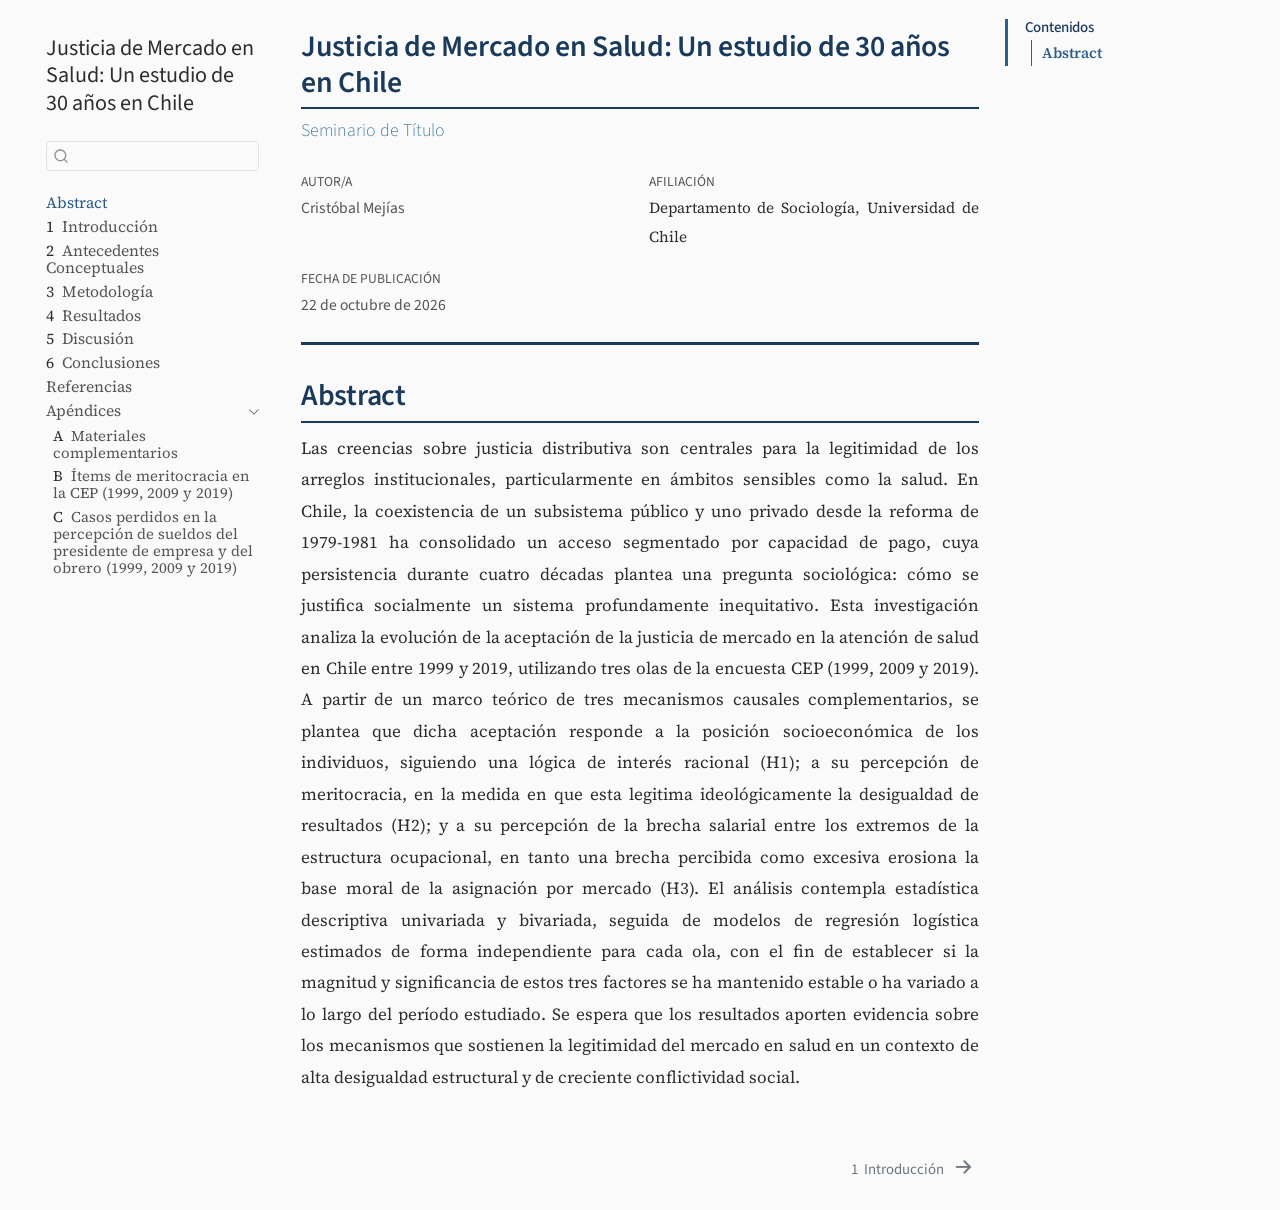
==== docs/index.html @ 61410b88 "Publica el libro renderizado en docs/ Se deja de versionar el proyecto completo; solo se publican do" ====
<!DOCTYPE html>
<html xmlns="http://www.w3.org/1999/xhtml" lang="es" xml:lang="es"><head>

<meta charset="utf-8">
<meta name="generator" content="quarto-1.9.37">

<meta name="viewport" content="width=device-width, initial-scale=1.0, user-scalable=yes">

<meta name="author" content="Cristóbal Mejías">

<title>Justicia de Mercado en Salud: Un estudio de 30 años en Chile</title>
<style>
/* Default styles provided by pandoc.
** See https://pandoc.org/MANUAL.html#variables-for-html for config info.
*/
code{white-space: pre-wrap;}
span.smallcaps{font-variant: small-caps;}
div.columns{display: flex; gap: min(4vw, 1.5em);}
div.column{flex: auto; overflow-x: auto;}
div.hanging-indent{margin-left: 1.5em; text-indent: -1.5em;}
ul.task-list{list-style: none;}
ul.task-list li input[type="checkbox"] {
  width: 0.8em;
  margin: 0 0.8em 0.2em -1em; /* quarto-specific, see https://github.com/quarto-dev/quarto-cli/issues/4556 */ 
  vertical-align: middle;
}
</style>


<script src="site_libs/quarto-nav/quarto-nav.js"></script>
<script src="site_libs/quarto-nav/headroom.min.js"></script>
<script src="site_libs/clipboard/clipboard.min.js"></script>
<script src="site_libs/quarto-search/autocomplete.umd.js"></script>
<script src="site_libs/quarto-search/fuse.min.js"></script>
<script src="site_libs/quarto-search/quarto-search.js"></script>
<meta name="quarto:offset" content="./">
<link href="./01-introduccion.html" rel="next">
<script src="site_libs/quarto-html/quarto.js" type="module"></script>
<script src="site_libs/quarto-html/tabsets/tabsets.js" type="module"></script>
<script src="site_libs/quarto-html/popper.min.js"></script>
<script src="site_libs/quarto-html/tippy.umd.min.js"></script>
<script src="site_libs/quarto-html/anchor.min.js"></script>
<link href="site_libs/quarto-html/tippy.css" rel="stylesheet">
<link href="site_libs/quarto-html/quarto-syntax-highlighting-a78d8428acffc242a42caa02e79d5e34.css" rel="stylesheet" id="quarto-text-highlighting-styles">
<script src="site_libs/bootstrap/bootstrap.min.js"></script>
<link href="site_libs/bootstrap/bootstrap-icons.css" rel="stylesheet">
<link href="site_libs/bootstrap/bootstrap-a0f9a8dbc37401bc732d244eb483ce3d.min.css" rel="stylesheet" append-hash="true" id="quarto-bootstrap" data-mode="light">
<script id="quarto-search-options" type="application/json">{
  "location": "sidebar",
  "copy-button": false,
  "collapse-after": 3,
  "panel-placement": "start",
  "type": "textbox",
  "limit": 50,
  "keyboard-shortcut": [
    "f",
    "/",
    "s"
  ],
  "show-item-context": false,
  "language": {
    "search-no-results-text": "No se han encontrado resultados",
    "search-matching-documents-text": "documentos encontrados",
    "search-copy-link-title": "Copiar el enlace en la búsqueda",
    "search-hide-matches-text": "Ocultar resultados adicionales",
    "search-more-match-text": "resultado adicional en este documento",
    "search-more-matches-text": "resultados adicionales en este documento",
    "search-clear-button-title": "Borrar",
    "search-text-placeholder": "",
    "search-detached-cancel-button-title": "Cancelar",
    "search-submit-button-title": "Enviar",
    "search-label": "Buscar"
  }
}</script>
<style>html{ scroll-behavior: smooth; }</style>


</head>

<body class="nav-sidebar floating quarto-light">

<div id="quarto-search-results"></div>
  <header id="quarto-header" class="headroom fixed-top">
  <nav class="quarto-secondary-nav">
    <div class="container-fluid d-flex">
      <button type="button" class="quarto-btn-toggle btn" data-bs-toggle="collapse" role="button" data-bs-target=".quarto-sidebar-collapse-item" aria-controls="quarto-sidebar" aria-expanded="false" aria-label="Alternar barra lateral" onclick="if (window.quartoToggleHeadroom) { window.quartoToggleHeadroom(); }">
        <i class="bi bi-layout-text-sidebar-reverse"></i>
      </button>
        <nav class="quarto-page-breadcrumbs" aria-label="breadcrumb"><ol class="breadcrumb"><li class="breadcrumb-item"><a href="./index.html">Abstract</a></li></ol></nav>
        <a class="flex-grow-1" role="navigation" data-bs-toggle="collapse" data-bs-target=".quarto-sidebar-collapse-item" aria-controls="quarto-sidebar" aria-expanded="false" aria-label="Alternar barra lateral" onclick="if (window.quartoToggleHeadroom) { window.quartoToggleHeadroom(); }">      
        </a>
      <button type="button" class="btn quarto-search-button" aria-label="Buscar" onclick="window.quartoOpenSearch();">
        <i class="bi bi-search"></i>
      </button>
    </div>
  </nav>
</header>
<!-- content -->
<div id="quarto-content" class="quarto-container page-columns page-rows-contents page-layout-article">
<!-- sidebar -->
  <nav id="quarto-sidebar" class="sidebar collapse collapse-horizontal quarto-sidebar-collapse-item sidebar-navigation floating overflow-auto">
    <div class="pt-lg-2 mt-2 text-left sidebar-header">
    <div class="sidebar-title mb-0 py-0">
      <a href="./">Justicia de Mercado en Salud: Un estudio de 30 años en Chile</a> 
    </div>
      </div>
        <div class="mt-2 flex-shrink-0 align-items-center">
        <div class="sidebar-search">
        <div id="quarto-search" class="" title="Buscar"></div>
        </div>
        </div>
    <div class="sidebar-menu-container"> 
    <ul class="list-unstyled mt-1">
        <li class="sidebar-item">
  <div class="sidebar-item-container"> 
  <a href="./index.html" class="sidebar-item-text sidebar-link active">
 <span class="menu-text">Abstract</span></a>
  </div>
</li>
        <li class="sidebar-item">
  <div class="sidebar-item-container"> 
  <a href="./01-introduccion.html" class="sidebar-item-text sidebar-link">
 <span class="menu-text"><span class="chapter-number">1</span>&nbsp; <span class="chapter-title">Introducción</span></span></a>
  </div>
</li>
        <li class="sidebar-item">
  <div class="sidebar-item-container"> 
  <a href="./02-antecedentes.html" class="sidebar-item-text sidebar-link">
 <span class="menu-text"><span class="chapter-number">2</span>&nbsp; <span class="chapter-title">Antecedentes Conceptuales</span></span></a>
  </div>
</li>
        <li class="sidebar-item">
  <div class="sidebar-item-container"> 
  <a href="./03-metodologia.html" class="sidebar-item-text sidebar-link">
 <span class="menu-text"><span class="chapter-number">3</span>&nbsp; <span class="chapter-title">Metodología</span></span></a>
  </div>
</li>
        <li class="sidebar-item">
  <div class="sidebar-item-container"> 
  <a href="./04-resultados.html" class="sidebar-item-text sidebar-link">
 <span class="menu-text"><span class="chapter-number">4</span>&nbsp; <span class="chapter-title">Resultados</span></span></a>
  </div>
</li>
        <li class="sidebar-item">
  <div class="sidebar-item-container"> 
  <a href="./05-discusion.html" class="sidebar-item-text sidebar-link">
 <span class="menu-text"><span class="chapter-number">5</span>&nbsp; <span class="chapter-title">Discusión</span></span></a>
  </div>
</li>
        <li class="sidebar-item">
  <div class="sidebar-item-container"> 
  <a href="./06-conclusiones.html" class="sidebar-item-text sidebar-link">
 <span class="menu-text"><span class="chapter-number">6</span>&nbsp; <span class="chapter-title">Conclusiones</span></span></a>
  </div>
</li>
        <li class="sidebar-item">
  <div class="sidebar-item-container"> 
  <a href="./referencias.html" class="sidebar-item-text sidebar-link">
 <span class="menu-text">Referencias</span></a>
  </div>
</li>
        <li class="sidebar-item sidebar-item-section">
      <div class="sidebar-item-container"> 
            <a class="sidebar-item-text sidebar-link text-start" data-bs-toggle="collapse" data-bs-target="#quarto-sidebar-section-1" role="navigation" aria-expanded="true">
 <span class="menu-text">Apéndices</span></a>
          <a class="sidebar-item-toggle text-start" data-bs-toggle="collapse" data-bs-target="#quarto-sidebar-section-1" role="navigation" aria-expanded="true" aria-label="Alternar sección">
            <i class="bi bi-chevron-right ms-2"></i>
          </a> 
      </div>
      <ul id="quarto-sidebar-section-1" class="collapse list-unstyled sidebar-section depth1 show">  
          <li class="sidebar-item">
  <div class="sidebar-item-container"> 
  <a href="./apendices/a-materiales.html" class="sidebar-item-text sidebar-link">
 <span class="menu-text"><span class="chapter-number">A</span>&nbsp; <span class="chapter-title">Materiales complementarios</span></span></a>
  </div>
</li>
          <li class="sidebar-item">
  <div class="sidebar-item-container"> 
  <a href="./apendices/insumo-items-meritocracia.html" class="sidebar-item-text sidebar-link">
 <span class="menu-text"><span class="chapter-number">B</span>&nbsp; <span class="chapter-title">Ítems de meritocracia en la CEP (1999, 2009 y 2019)</span></span></a>
  </div>
</li>
          <li class="sidebar-item">
  <div class="sidebar-item-container"> 
  <a href="./apendices/insumo-na-sueldos-gerente-obrero.html" class="sidebar-item-text sidebar-link">
 <span class="menu-text"><span class="chapter-number">C</span>&nbsp; <span class="chapter-title">Casos perdidos en la percepción de sueldos del presidente de empresa y del obrero (1999, 2009 y 2019)</span></span></a>
  </div>
</li>
      </ul>
  </li>
    </ul>
    </div>
</nav>
<div id="quarto-sidebar-glass" class="quarto-sidebar-collapse-item" data-bs-toggle="collapse" data-bs-target=".quarto-sidebar-collapse-item"></div>
<!-- margin-sidebar -->
    <div id="quarto-margin-sidebar" class="sidebar margin-sidebar">
        <nav id="TOC" role="doc-toc" class="toc-active">
    <h2 id="toc-title">Contenidos</h2>
   
  <ul>
  <li><a href="#abstract" id="toc-abstract" class="nav-link active" data-scroll-target="#abstract">Abstract</a></li>
  </ul>
</nav>
    </div>
<!-- main -->
<main class="content" id="quarto-document-content">

<header id="title-block-header" class="quarto-title-block default">
<div class="quarto-title">
<h1 class="title">Justicia de Mercado en Salud: Un estudio de 30 años en Chile</h1>
<p class="subtitle lead">Seminario de Título</p>
</div>


<div class="quarto-title-meta-author">
  <div class="quarto-title-meta-heading">Autor/a</div>
  <div class="quarto-title-meta-heading">Afiliación</div>
  
    <div class="quarto-title-meta-contents">
    <p class="author">Cristóbal Mejías </p>
  </div>
  <div class="quarto-title-meta-contents">
        <p class="affiliation">
            Departamento de Sociología, Universidad de Chile
          </p>
      </div>
  </div>

<div class="quarto-title-meta">

      
    <div>
    <div class="quarto-title-meta-heading">Fecha de publicación</div>
    <div class="quarto-title-meta-contents">
      <p class="date">22 de octubre de 2026</p>
    </div>
  </div>
  
    
  </div>
  


</header>


<section id="abstract" class="level1 unnumbered">
<h1 class="unnumbered">Abstract</h1>
<p>Las creencias sobre justicia distributiva son centrales para la legitimidad de los arreglos institucionales, particularmente en ámbitos sensibles como la salud. En Chile, la coexistencia de un subsistema público y uno privado desde la reforma de 1979-1981 ha consolidado un acceso segmentado por capacidad de pago, cuya persistencia durante cuatro décadas plantea una pregunta sociológica: cómo se justifica socialmente un sistema profundamente inequitativo. Esta investigación analiza la evolución de la aceptación de la justicia de mercado en la atención de salud en Chile entre 1999 y 2019, utilizando tres olas de la encuesta CEP (1999, 2009 y 2019). A partir de un marco teórico de tres mecanismos causales complementarios, se plantea que dicha aceptación responde a la posición socioeconómica de los individuos, siguiendo una lógica de interés racional (H1); a su percepción de meritocracia, en la medida en que esta legitima ideológicamente la desigualdad de resultados (H2); y a su percepción de la brecha salarial entre los extremos de la estructura ocupacional, en tanto una brecha percibida como excesiva erosiona la base moral de la asignación por mercado (H3). El análisis contempla estadística descriptiva univariada y bivariada, seguida de modelos de regresión logística estimados de forma independiente para cada ola, con el fin de establecer si la magnitud y significancia de estos tres factores se ha mantenido estable o ha variado a lo largo del período estudiado. Se espera que los resultados aporten evidencia sobre los mecanismos que sostienen la legitimidad del mercado en salud en un contexto de alta desigualdad estructural y de creciente conflictividad social.</p>


</section>

</main> <!-- /main -->
<script id="quarto-html-after-body" type="application/javascript">
  window.document.addEventListener("DOMContentLoaded", function (event) {
    const icon = "";
    const anchorJS = new window.AnchorJS();
    anchorJS.options = {
      placement: 'right',
      icon: icon
    };
    anchorJS.add('.anchored');
    const isCodeAnnotation = (el) => {
      for (const clz of el.classList) {
        if (clz.startsWith('code-annotation-')) {                     
          return true;
        }
      }
      return false;
    }
    const onCopySuccess = function(e) {
      // button target
      const button = e.trigger;
      // don't keep focus
      button.blur();
      // flash "checked"
      button.classList.add('code-copy-button-checked');
      var currentTitle = button.getAttribute("title");
      button.setAttribute("title", "Copiado");
      let tooltip;
      if (window.bootstrap) {
        button.setAttribute("data-bs-toggle", "tooltip");
        button.setAttribute("data-bs-placement", "left");
        button.setAttribute("data-bs-title", "Copiado");
        tooltip = new bootstrap.Tooltip(button, 
          { trigger: "manual", 
            customClass: "code-copy-button-tooltip",
            offset: [0, -8]});
        tooltip.show();    
      }
      setTimeout(function() {
        if (tooltip) {
          tooltip.hide();
          button.removeAttribute("data-bs-title");
          button.removeAttribute("data-bs-toggle");
          button.removeAttribute("data-bs-placement");
        }
        button.setAttribute("title", currentTitle);
        button.classList.remove('code-copy-button-checked');
      }, 1000);
      // clear code selection
      e.clearSelection();
    }
    const getTextToCopy = function(trigger) {
      const outerScaffold = trigger.parentElement.cloneNode(true);
      const codeEl = outerScaffold.querySelector('code');
      for (const childEl of codeEl.children) {
        if (isCodeAnnotation(childEl)) {
          childEl.remove();
        }
      }
      return codeEl.innerText;
    }
    const clipboard = new window.ClipboardJS('.code-copy-button:not([data-in-quarto-modal])', {
      text: getTextToCopy
    });
    clipboard.on('success', onCopySuccess);
    if (window.document.getElementById('quarto-embedded-source-code-modal')) {
      const clipboardModal = new window.ClipboardJS('.code-copy-button[data-in-quarto-modal]', {
        text: getTextToCopy,
        container: window.document.getElementById('quarto-embedded-source-code-modal')
      });
      clipboardModal.on('success', onCopySuccess);
    }
      var localhostRegex = new RegExp(/^(?:http|https):\/\/localhost\:?[0-9]*\//);
      var mailtoRegex = new RegExp(/^mailto:/);
        var filterRegex = new RegExp('/' + window.location.host + '/');
      var isInternal = (href) => {
          return filterRegex.test(href) || localhostRegex.test(href) || mailtoRegex.test(href);
      }
      // Inspect non-navigation links and adorn them if external
     var links = window.document.querySelectorAll('a[href]:not(.nav-link):not(.navbar-brand):not(.toc-action):not(.sidebar-link):not(.sidebar-item-toggle):not(.pagination-link):not(.no-external):not([aria-hidden]):not(.dropdown-item):not(.quarto-navigation-tool):not(.about-link)');
      for (var i=0; i<links.length; i++) {
        const link = links[i];
        if (!isInternal(link.href)) {
          // undo the damage that might have been done by quarto-nav.js in the case of
          // links that we want to consider external
          if (link.dataset.originalHref !== undefined) {
            link.href = link.dataset.originalHref;
          }
        }
      }
    function tippyHover(el, contentFn, onTriggerFn, onUntriggerFn) {
      const config = {
        allowHTML: true,
        maxWidth: 500,
        delay: 100,
        arrow: false,
        appendTo: function(el) {
            return el.parentElement;
        },
        interactive: true,
        interactiveBorder: 10,
        theme: 'quarto',
        placement: 'bottom-start',
      };
      if (contentFn) {
        config.content = contentFn;
      }
      if (onTriggerFn) {
        config.onTrigger = onTriggerFn;
      }
      if (onUntriggerFn) {
        config.onUntrigger = onUntriggerFn;
      }
      window.tippy(el, config); 
    }
    const noterefs = window.document.querySelectorAll('a[role="doc-noteref"]');
    for (var i=0; i<noterefs.length; i++) {
      const ref = noterefs[i];
      tippyHover(ref, function() {
        // use id or data attribute instead here
        let href = ref.getAttribute('data-footnote-href') || ref.getAttribute('href');
        try { href = new URL(href).hash; } catch {}
        const id = href.replace(/^#\/?/, "");
        const note = window.document.getElementById(id);
        if (note) {
          return note.innerHTML;
        } else {
          return "";
        }
      });
    }
    const xrefs = window.document.querySelectorAll('a.quarto-xref');
    const processXRef = (id, note) => {
      // Strip column container classes
      const stripColumnClz = (el) => {
        el.classList.remove("page-full", "page-columns");
        if (el.children) {
          for (const child of el.children) {
            stripColumnClz(child);
          }
        }
      }
      stripColumnClz(note)
      if (id === null || id.startsWith('sec-')) {
        // Special case sections, only their first couple elements
        const container = document.createElement("div");
        if (note.children && note.children.length > 2) {
          container.appendChild(note.children[0].cloneNode(true));
          for (let i = 1; i < note.children.length; i++) {
            const child = note.children[i];
            if (child.tagName === "P" && child.innerText === "") {
              continue;
            } else {
              container.appendChild(child.cloneNode(true));
              break;
            }
          }
          if (window.Quarto?.typesetMath) {
            window.Quarto.typesetMath(container);
          }
          return container.innerHTML
        } else {
          if (window.Quarto?.typesetMath) {
            window.Quarto.typesetMath(note);
          }
          return note.innerHTML;
        }
      } else {
        // Remove any anchor links if they are present
        const anchorLink = note.querySelector('a.anchorjs-link');
        if (anchorLink) {
          anchorLink.remove();
        }
        if (window.Quarto?.typesetMath) {
          window.Quarto.typesetMath(note);
        }
        if (note.classList.contains("callout")) {
          return note.outerHTML;
        } else {
          return note.innerHTML;
        }
      }
    }
    for (var i=0; i<xrefs.length; i++) {
      const xref = xrefs[i];
      tippyHover(xref, undefined, function(instance) {
        instance.disable();
        let url = xref.getAttribute('href');
        let hash = undefined; 
        if (url.startsWith('#')) {
          hash = url;
        } else {
          try { hash = new URL(url).hash; } catch {}
        }
        if (hash) {
          const id = hash.replace(/^#\/?/, "");
          const note = window.document.getElementById(id);
          if (note !== null) {
            try {
              const html = processXRef(id, note.cloneNode(true));
              instance.setContent(html);
            } finally {
              instance.enable();
              instance.show();
            }
          } else {
            // See if we can fetch this
            fetch(url.split('#')[0])
            .then(res => res.text())
            .then(html => {
              const parser = new DOMParser();
              const htmlDoc = parser.parseFromString(html, "text/html");
              const note = htmlDoc.getElementById(id);
              if (note !== null) {
                const html = processXRef(id, note);
                instance.setContent(html);
              } 
            }).finally(() => {
              instance.enable();
              instance.show();
            });
          }
        } else {
          // See if we can fetch a full url (with no hash to target)
          // This is a special case and we should probably do some content thinning / targeting
          fetch(url)
          .then(res => res.text())
          .then(html => {
            const parser = new DOMParser();
            const htmlDoc = parser.parseFromString(html, "text/html");
            const note = htmlDoc.querySelector('main.content');
            if (note !== null) {
              // This should only happen for chapter cross references
              // (since there is no id in the URL)
              // remove the first header
              if (note.children.length > 0 && note.children[0].tagName === "HEADER") {
                note.children[0].remove();
              }
              const html = processXRef(null, note);
              instance.setContent(html);
            } 
          }).finally(() => {
            instance.enable();
            instance.show();
          });
        }
      }, function(instance) {
      });
    }
        let selectedAnnoteEl;
        const selectorForAnnotation = ( cell, annotation) => {
          let cellAttr = 'data-code-cell="' + cell + '"';
          let lineAttr = 'data-code-annotation="' +  annotation + '"';
          const selector = 'span[' + cellAttr + '][' + lineAttr + ']';
          return selector;
        }
        const selectCodeLines = (annoteEl) => {
          const doc = window.document;
          const targetCell = annoteEl.getAttribute("data-target-cell");
          const targetAnnotation = annoteEl.getAttribute("data-target-annotation");
          const annoteSpan = window.document.querySelector(selectorForAnnotation(targetCell, targetAnnotation));
          const lines = annoteSpan.getAttribute("data-code-lines").split(",");
          const lineIds = lines.map((line) => {
            return targetCell + "-" + line;
          })
          let top = null;
          let height = null;
          let parent = null;
          if (lineIds.length > 0) {
              //compute the position of the single el (top and bottom and make a div)
              const el = window.document.getElementById(lineIds[0]);
              top = el.offsetTop;
              height = el.offsetHeight;
              parent = el.parentElement.parentElement;
            if (lineIds.length > 1) {
              const lastEl = window.document.getElementById(lineIds[lineIds.length - 1]);
              const bottom = lastEl.offsetTop + lastEl.offsetHeight;
              height = bottom - top;
            }
            if (top !== null && height !== null && parent !== null) {
              // cook up a div (if necessary) and position it 
              let div = window.document.getElementById("code-annotation-line-highlight");
              if (div === null) {
                div = window.document.createElement("div");
                div.setAttribute("id", "code-annotation-line-highlight");
                div.style.position = 'absolute';
                parent.appendChild(div);
              }
              div.style.top = top - 2 + "px";
              div.style.height = height + 4 + "px";
              div.style.left = 0;
              let gutterDiv = window.document.getElementById("code-annotation-line-highlight-gutter");
              if (gutterDiv === null) {
                gutterDiv = window.document.createElement("div");
                gutterDiv.setAttribute("id", "code-annotation-line-highlight-gutter");
                gutterDiv.style.position = 'absolute';
                const codeCell = window.document.getElementById(targetCell);
                const gutter = codeCell.querySelector('.code-annotation-gutter');
                gutter.appendChild(gutterDiv);
              }
              gutterDiv.style.top = top - 2 + "px";
              gutterDiv.style.height = height + 4 + "px";
            }
            selectedAnnoteEl = annoteEl;
          }
        };
        const unselectCodeLines = () => {
          const elementsIds = ["code-annotation-line-highlight", "code-annotation-line-highlight-gutter"];
          elementsIds.forEach((elId) => {
            const div = window.document.getElementById(elId);
            if (div) {
              div.remove();
            }
          });
          selectedAnnoteEl = undefined;
        };
          // Handle positioning of the toggle
      window.addEventListener(
        "resize",
        throttle(() => {
          elRect = undefined;
          if (selectedAnnoteEl) {
            selectCodeLines(selectedAnnoteEl);
          }
        }, 10)
      );
      function throttle(fn, ms) {
      let throttle = false;
      let timer;
        return (...args) => {
          if(!throttle) { // first call gets through
              fn.apply(this, args);
              throttle = true;
          } else { // all the others get throttled
              if(timer) clearTimeout(timer); // cancel #2
              timer = setTimeout(() => {
                fn.apply(this, args);
                timer = throttle = false;
              }, ms);
          }
        };
      }
        // Attach click handler to the DT
        const annoteDls = window.document.querySelectorAll('dt[data-target-cell]');
        for (const annoteDlNode of annoteDls) {
          annoteDlNode.addEventListener('click', (event) => {
            const clickedEl = event.target;
            if (clickedEl !== selectedAnnoteEl) {
              unselectCodeLines();
              const activeEl = window.document.querySelector('dt[data-target-cell].code-annotation-active');
              if (activeEl) {
                activeEl.classList.remove('code-annotation-active');
              }
              selectCodeLines(clickedEl);
              clickedEl.classList.add('code-annotation-active');
            } else {
              // Unselect the line
              unselectCodeLines();
              clickedEl.classList.remove('code-annotation-active');
            }
          });
        }
    const findCites = (el) => {
      const parentEl = el.parentElement;
      if (parentEl) {
        const cites = parentEl.dataset.cites;
        if (cites) {
          return {
            el,
            cites: cites.split(' ')
          };
        } else {
          return findCites(el.parentElement)
        }
      } else {
        return undefined;
      }
    };
    var bibliorefs = window.document.querySelectorAll('a[role="doc-biblioref"]');
    for (var i=0; i<bibliorefs.length; i++) {
      const ref = bibliorefs[i];
      const citeInfo = findCites(ref);
      if (citeInfo) {
        tippyHover(citeInfo.el, function() {
          var popup = window.document.createElement('div');
          citeInfo.cites.forEach(function(cite) {
            var citeDiv = window.document.createElement('div');
            citeDiv.classList.add('hanging-indent');
            citeDiv.classList.add('csl-entry');
            var biblioDiv = window.document.getElementById('ref-' + cite);
            if (biblioDiv) {
              citeDiv.innerHTML = biblioDiv.innerHTML;
            }
            popup.appendChild(citeDiv);
          });
          return popup.innerHTML;
        });
      }
    }
  });
  </script>
<nav class="page-navigation">
  <div class="nav-page nav-page-previous">
  </div>
  <div class="nav-page nav-page-next">
      <a href="./01-introduccion.html" class="pagination-link" aria-label="Introducción">
        <span class="nav-page-text"><span class="chapter-number">1</span>&nbsp; <span class="chapter-title">Introducción</span></span> <i class="bi bi-arrow-right-short"></i>
      </a>
  </div>
</nav>
</div> <!-- /content -->




<script src="site_libs/quarto-html/zenscroll-min.js"></script>
</body></html>
---- docs/site_libs/quarto-html/tippy.css ----
.tippy-box[data-animation=fade][data-state=hidden]{opacity:0}[data-tippy-root]{max-width:calc(100vw - 10px)}.tippy-box{position:relative;background-color:#333;color:#fff;border-radius:4px;font-size:14px;line-height:1.4;white-space:normal;outline:0;transition-property:transform,visibility,opacity}.tippy-box[data-placement^=top]>.tippy-arrow{bottom:0}.tippy-box[data-placement^=top]>.tippy-arrow:before{bottom:-7px;left:0;border-width:8px 8px 0;border-top-color:initial;transform-origin:center top}.tippy-box[data-placement^=bottom]>.tippy-arrow{top:0}.tippy-box[data-placement^=bottom]>.tippy-arrow:before{top:-7px;left:0;border-width:0 8px 8px;border-bottom-color:initial;transform-origin:center bottom}.tippy-box[data-placement^=left]>.tippy-arrow{right:0}.tippy-box[data-placement^=left]>.tippy-arrow:before{border-width:8px 0 8px 8px;border-left-color:initial;right:-7px;transform-origin:center left}.tippy-box[data-placement^=right]>.tippy-arrow{left:0}.tippy-box[data-placement^=right]>.tippy-arrow:before{left:-7px;border-width:8px 8px 8px 0;border-right-color:initial;transform-origin:center right}.tippy-box[data-inertia][data-state=visible]{transition-timing-function:cubic-bezier(.54,1.5,.38,1.11)}.tippy-arrow{width:16px;height:16px;color:#333}.tippy-arrow:before{content:"";position:absolute;border-color:transparent;border-style:solid}.tippy-content{position:relative;padding:5px 9px;z-index:1}
---- docs/site_libs/quarto-html/quarto-syntax-highlighting-a78d8428acffc242a42caa02e79d5e34.css ----
/* quarto syntax highlight colors */
:root {
  --quarto-hl-ot-color: #003B4F;
  --quarto-hl-at-color: #657422;
  --quarto-hl-ss-color: #20794D;
  --quarto-hl-an-color: #5E5E5E;
  --quarto-hl-fu-color: #4758AB;
  --quarto-hl-st-color: #20794D;
  --quarto-hl-cf-color: #003B4F;
  --quarto-hl-op-color: #5E5E5E;
  --quarto-hl-er-color: #AD0000;
  --quarto-hl-bn-color: #AD0000;
  --quarto-hl-al-color: #AD0000;
  --quarto-hl-va-color: #111111;
  --quarto-hl-bu-color: inherit;
  --quarto-hl-ex-color: inherit;
  --quarto-hl-pp-color: #AD0000;
  --quarto-hl-in-color: #5E5E5E;
  --quarto-hl-vs-color: #20794D;
  --quarto-hl-wa-color: #5E5E5E;
  --quarto-hl-do-color: #5E5E5E;
  --quarto-hl-im-color: #00769E;
  --quarto-hl-ch-color: #20794D;
  --quarto-hl-dt-color: #AD0000;
  --quarto-hl-fl-color: #AD0000;
  --quarto-hl-co-color: #5E5E5E;
  --quarto-hl-cv-color: #5E5E5E;
  --quarto-hl-cn-color: #8f5902;
  --quarto-hl-sc-color: #5E5E5E;
  --quarto-hl-dv-color: #AD0000;
  --quarto-hl-kw-color: #003B4F;
}

/* other quarto variables */
:root {
  --quarto-font-monospace: "Source Code Pro", "Courier New", monospace;
}

/* syntax highlight based on Pandoc's rules */
pre > code.sourceCode > span {
  color: #003B4F;
}

code.sourceCode > span {
  color: #003B4F;
}

div.sourceCode,
div.sourceCode pre.sourceCode {
  color: #003B4F;
}

/* Normal */
code span {
  color: #003B4F;
}

/* Alert */
code span.al {
  color: #AD0000;
  font-style: inherit;
}

/* Annotation */
code span.an {
  color: #5E5E5E;
  font-style: inherit;
}

/* Attribute */
code span.at {
  color: #657422;
  font-style: inherit;
}

/* BaseN */
code span.bn {
  color: #AD0000;
  font-style: inherit;
}

/* BuiltIn */
code span.bu {
  font-style: inherit;
}

/* ControlFlow */
code span.cf {
  color: #003B4F;
  font-weight: bold;
  font-style: inherit;
}

/* Char */
code span.ch {
  color: #20794D;
  font-style: inherit;
}

/* Constant */
code span.cn {
  color: #8f5902;
  font-style: inherit;
}

/* Comment */
code span.co {
  color: #5E5E5E;
  font-style: inherit;
}

/* CommentVar */
code span.cv {
  color: #5E5E5E;
  font-style: italic;
}

/* Documentation */
code span.do {
  color: #5E5E5E;
  font-style: italic;
}

/* DataType */
code span.dt {
  color: #AD0000;
  font-style: inherit;
}

/* DecVal */
code span.dv {
  color: #AD0000;
  font-style: inherit;
}

/* Error */
code span.er {
  color: #AD0000;
  font-style: inherit;
}

/* Extension */
code span.ex {
  font-style: inherit;
}

/* Float */
code span.fl {
  color: #AD0000;
  font-style: inherit;
}

/* Function */
code span.fu {
  color: #4758AB;
  font-style: inherit;
}

/* Import */
code span.im {
  color: #00769E;
  font-style: inherit;
}

/* Information */
code span.in {
  color: #5E5E5E;
  font-style: inherit;
}

/* Keyword */
code span.kw {
  color: #003B4F;
  font-weight: bold;
  font-style: inherit;
}

/* Operator */
code span.op {
  color: #5E5E5E;
  font-style: inherit;
}

/* Other */
code span.ot {
  color: #003B4F;
  font-style: inherit;
}

/* Preprocessor */
code span.pp {
  color: #AD0000;
  font-style: inherit;
}

/* SpecialChar */
code span.sc {
  color: #5E5E5E;
  font-style: inherit;
}

/* SpecialString */
code span.ss {
  color: #20794D;
  font-style: inherit;
}

/* String */
code span.st {
  color: #20794D;
  font-style: inherit;
}

/* Variable */
code span.va {
  color: #111111;
  font-style: inherit;
}

/* VerbatimString */
code span.vs {
  color: #20794D;
  font-style: inherit;
}

/* Warning */
code span.wa {
  color: #5E5E5E;
  font-style: italic;
}

.prevent-inlining {
  content: "</";
}

/*# sourceMappingURL=563dc1609d3aba9d94d8d8d1646d023e.css.map */
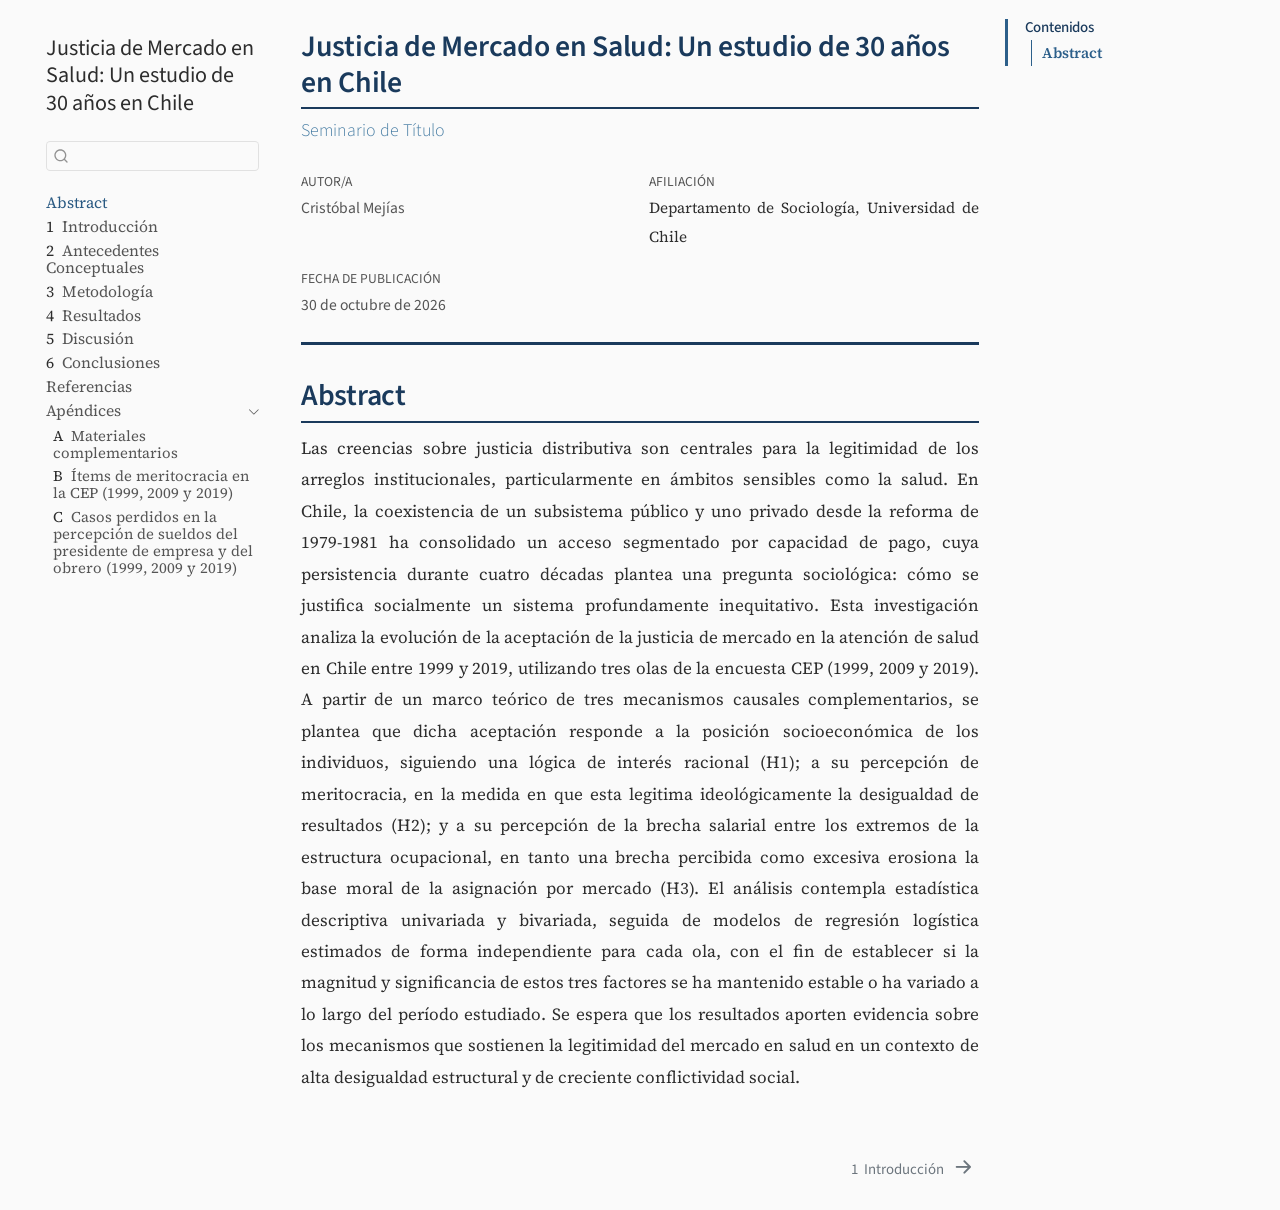
==== commit 642c10f2: "Actualiza apéndice, buscador y portada del libro publicado Co-Authored-By: Claude Opus 5.5 <noreply@" ====
--- a/docs/index.html
+++ b/docs/index.html
@@ -232,7 +232,7 @@
     <div>
     <div class="quarto-title-meta-heading">Fecha de publicación</div>
     <div class="quarto-title-meta-contents">
-      <p class="date">22 de octubre de 2026</p>
+      <p class="date">30 de octubre de 2026</p>
     </div>
   </div>
   
